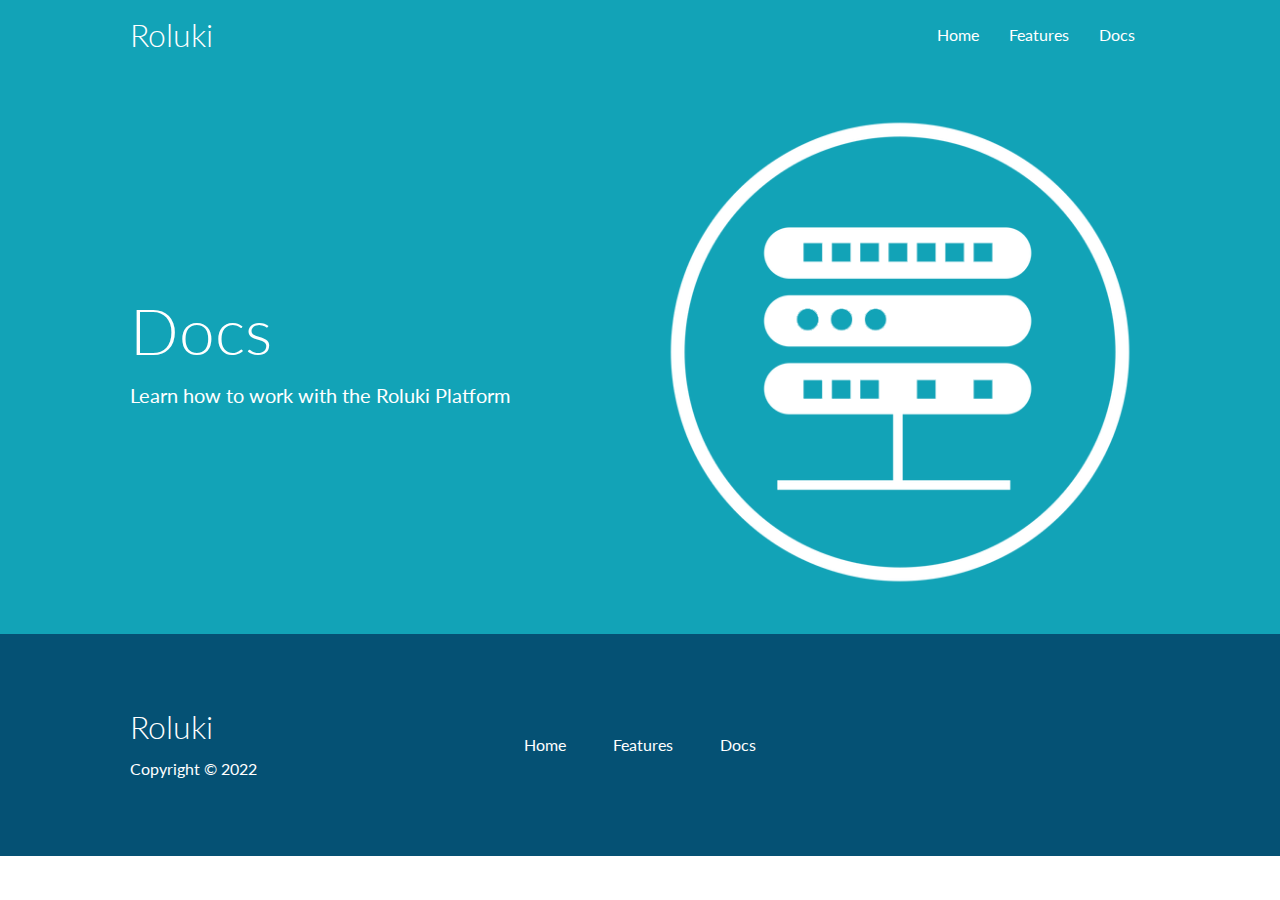
==== docs.html @ f27053c4 "first commit" ====
<!DOCTYPE html>
<html lang="en">

<head>
    <meta charset="UTF-8">
    <meta http-equiv="X-UA-Compatible" content="IE=edge">
    <meta name="viewport" content="width=device-width, initial-scale=1.0">
    <link rel="stylesheet" href="https://cdnjs.cloudflare.com/ajax/libs/font-awesome/6.1.2/css/all.min.css"
        integrity="sha512-1sCRPdkRXhBV2PBLUdRb4tMg1w2YPf37qatUFeS7zlBy7jJI8Lf4VHwWfZZfpXtYSLy85pkm9GaYVYMfw5BC1A=="
        crossorigin="anonymous" referrerpolicy="no-referrer" />
    <link rel="stylesheet" href="css/style.css">
    <link rel="stylesheet" href="css/utilities.css">
    <title>Roluki</title>
</head>

<body>
    <!-- Navbar -->
    <div class="navbar">
        <div class="container flex">
            <h1 class="logo">Roluki</h1>
            <nav>
                <ul>
                    <li><a href="index.html">Home</a></li>
                    <li><a href="features.html">Features</a></li>
                    <li><a href="docs.html">Docs</a></li>
                </ul>
            </nav>
        </div>
    </div>

    <!-- Head -->
    <section class="docs-head bg-primary py-3">
        <div class="container grid">
            <div>
                <h1 class="xl">Docs</h1>
                <p class="lead">
                    Learn how to work with the Roluki Platform
                </p>
            </div>
            <img src="images/server.png" alt="">
        </div>
    </section>

  

    <!-- Footer -->
    <footer class="footer bg-dark py-5">
        <div class="container grid grid-3">
            <div>
                <h1>Roluki</h1>
                <p>Copyright &copy; 2022</p>
            </div>
            <nav>
                <ul>
                    <li><a href="index.html">Home</a></li>
                    <li><a href="features.html">Features</a></li>
                    <li><a href="docs.html">Docs</a></li>
                </ul>
            </nav>
            <div class="social">
                <a href="https://github.com/ruthiejayjay"><i class="fab fa-github fa-2x"></i></a>
                <a href="https://twitter.com/Ruthiejay2"><i class="fab fa-twitter fa-2x"></i></a>
                <a href="https://www.instagram.com/ruthiejay022/"><i class="fab fa-instagram fa-2x"></i></a>
                <a href="https://www.linkedin.com/in/ruth-james-685760222/"><i class="fab fa-linkedin fa-2x"></i></a>
            </div>
        </div>
    </footer>
</body>

</html>
---- css/style.css ----
@import url('https://fonts.googleapis.com/css2?family=Lato:wght@300&display=swap');

:root {
    --primary-color: #12a3b7;
    --secondary-color: #1c3fa8;
    --dark-color: #055174;
    --light-color: #f4f4f4;
    --text-color: #fff;
}

* {
    box-sizing: border-box;
    padding: 0;
    margin: 0;
}

body {
    font-family: 'Lato', sans-serif;
    color: #333;
    line-height: 1.6;
}

ul {
    list-style: none;
}

a {
    text-decoration: none;
    color: #333;
}

h1,
h2 {
    font-weight: 300;
    line-height: 1.2;
    margin: 10px 0;
}

p {
    margin: 10px 0;
}

img {
    width: 100%;
}

/* Navbar */
.navbar {
    background-color: var(--primary-color);
    color: var(--text-color);
    height: 70px;
}

.navbar ul {
    display: flex;
}

.navbar a {
    color: #fff;
    padding: 10px;
    margin: 0 5px;
}

.navbar a:hover {
    border-bottom: 2px #fff solid;
    color: #333;
}

.navbar .flex {
    justify-content: space-between;
}

/* Showcase */
.showcase {
    height: 400px;
    background-color: var(--primary-color);
    color: var(--text-color);
    position: relative;
}

.showcase h1 {
    font-size: 40px;
}

.showcase p {
    margin: 20px 0;
}

.showcase .grid {
    overflow: visible;
    grid-template-columns: 55% 45%;
    gap: 30px;
}

.showcase-form {
    position: relative;
    top: 60px;
    height: 350px;
    width: 400px;
    padding: 40px;
    z-index: 100;
    justify-self: flex-end;
}

.showcase-form .form-control {
    margin: 30px 0;
}

.showcase-form input[type='text'],
.showcase-form input[type='email'] {
    border: 0;
    border-bottom: 1px solid #b4becb;
    width: 100%;
    padding: 3px;
    font-size: 16px;
}

.showcase-form input:focus {
    outline: none;
}

.showcase::before,
.showcase::after {
    content: '';
    position: absolute;
    height: 100px;
    bottom: -70px;
    right: 0;
    left: 0;
    background: var(--text-color);
    transform: skewY(3deg);
    -webkit-transform: skewY(3deg);
    -moz-transform: skewY(3deg);
    -ms-transform: skewY(3deg);
}

/* Stats */
.stats {
    padding-top: 100px;
}

.stats-heading {
    max-width: 500px;
    margin: auto;
}

.stats .grid h3 {
    font-size: 35px;
}

.stats .grid p {
    font-size: 20px;
    font-weight: bold;
}

/* Cli */
.cli .grid {
    grid-template-columns: repeat(3, 1fr);
    grid-template-rows: repeat(2, 1fr)
}

.cli .grid>*:first-child {
    grid-column: 1 / span 2;
    grid-row: 1 / span 2;
}

/* Cloud */
.cloud .grid {
    grid-template-columns: 4fr 3fr;
}

/* Languages */
.languages .flex {
    flex-wrap: wrap;
}

.languages .card {
    text-align: center;
    margin: 18px 10px 40px;
    transition: transform 0.2s ease-in;
}

.languages .card h4 {
    font-size: 20px;
    margin-bottom: 10px;
}

.languages .card:hover {
    transform: translateY(-20px);
}

/* Features */
.features-head img {
    width: 200px;
    justify-self: flex-end;
}

.features-sub-head img {
    width: 300px;
    justify-self: flex-end;
}

.features-main .card>i {
    margin-right: 20px;
}

.features-main .grid {
    padding: 30px;
}

.features-main .grid>*:first-child {
    grid-column: 1 / span 3;
}

.features-main .grid>*:nth-child(2) {
    grid-column: 1 / span 2;
}

/* Docs */

/* Footer */
.footer .social a {
    margin: 0 10px;
}

.footer ul {
    display: flex;
    justify-content: space-evenly;
}

/* Tablets and under */
@media (max-width: 768px) {

    .grid,
    .showcase .grid,
    .stats .grid,
    .cli .grid,
    .cloud .grid {
        grid-template-columns: 1fr;
        grid-template-rows: 1fr;
    }

    .showcase {
        height: auto;
    }

    .showcase-text {
        text-align: center;
        margin-top: 40px;
    }

    .showcase-form {
        justify-self: center;
        margin: auto;
    }

    .cli .grid>*:first-child {
        grid-column: 1;
        grid-row: 1;
    }
}

/* Mobile */
@media (max-width: 500px) {
    .navbar {
        height: 110px;
    }

    .navbar .flex {
        flex-direction: column;
    }

    .navbar ul {
        padding: 10px;
        background-color: rgba(0, 0, 0, 0.1);
    }
}
---- css/utilities.css ----
/* Utilities */
.container {
    max-width: 1100px;
    margin: 0 auto;
    overflow: auto;
    padding: 0 40px;
}

.card {
    background-color: #fff;
    color: #333;
    border-radius: 10px;
    box-shadow: 0 3px 10px rgba(0, 0, 0, 0.2);
    padding: 20px;
    margin: 10px;
}

.btn {
    display: inline-block;
    padding: 10px 30px;
    cursor: pointer;
    background: var(--primary-color);
    color: var(--text-color);
    border: none;
    border-radius: 5px;
}

.btn-outline {
    background: transparent;
    border: 1px #fff solid;
}

.btn:hover {
    transform: scale(.93);
}

/* Backgrounds & colored buttons */
.bg-primary,
.btn-primary {
    background-color: var(--primary-color);
    color: var(--text-color);
}

.bg-secondary,
.btn-secondary {
    background-color: var(--secondary-color);
    color: var(--text-color);
}

.bg-dark, 
.btn-dark {
    background-color: var(--dark-color);
    color: var(--text-color);
}

.bg-light, 
.btn-light {
    background-color: var(--light-color);
    color: #333;
}

.bg-primary a,
.btn-primary a,
.bg-secondary a,
.btn-secondary a,
.bg-dark a, 
.btn-dark a,
.bg-light a, 
.btn-light a {
    color: var(--text-color);
}

/* Text sizes */
.lead {
    font-size: 20px;
}

.sm {
    font-size: 1rem;
}

.md {
    font-size: 2rem;
}

.lg {
    font-size: 3rem;
}

.xl {
    font-size: 4rem;
}

.text-center {
    text-align: center;
}

.flex {
    display: flex;
    justify-content: center;
    align-items: center;
    height: 100%;
}

.grid {
    display: grid;
    grid-template-columns: repeat(2, 1fr);
    gap: 20px;
    justify-content: center;
    align-items: center;
    height: 100%;
}

.grid-3 {
    grid-template-columns: repeat(3, 1fr);
}

/* margin */
.my-1 {
    margin: 1rem 0;
}

.my-2 {
    margin: 1.5rem 0;
}

.my-3 {
    margin: 2rem 0;
}

.my-4 {
    margin: 3rem 0;
}

.my-5 {
    margin: 4rem 0;
}

.m-1 {
    margin: 1rem ;
}

.m-2 {
    margin: 1.5rem;
}

.m-3 {
    margin: 2rem;
}

.m-4 {
    margin: 3rem;
}

.m-5 {
    margin: 4rem;
}

/* padding */
.py-1 {
    padding: 1rem 0;
}

.py-2 {
    padding: 1.5rem 0;
}

.py-3 {
    padding: 2rem 0;
}

.py-4 {
    padding: 3rem 0;
}

.py-5 {
    padding: 4rem 0;
}

.p-1 {
    padding: 1rem ;
}

.p-2 {
    padding: 1.5rem;
}

.p-3 {
    padding: 2rem;
}

.p-4 {
    padding: 3rem;
}

.p-5 {
    padding: 4rem;
}
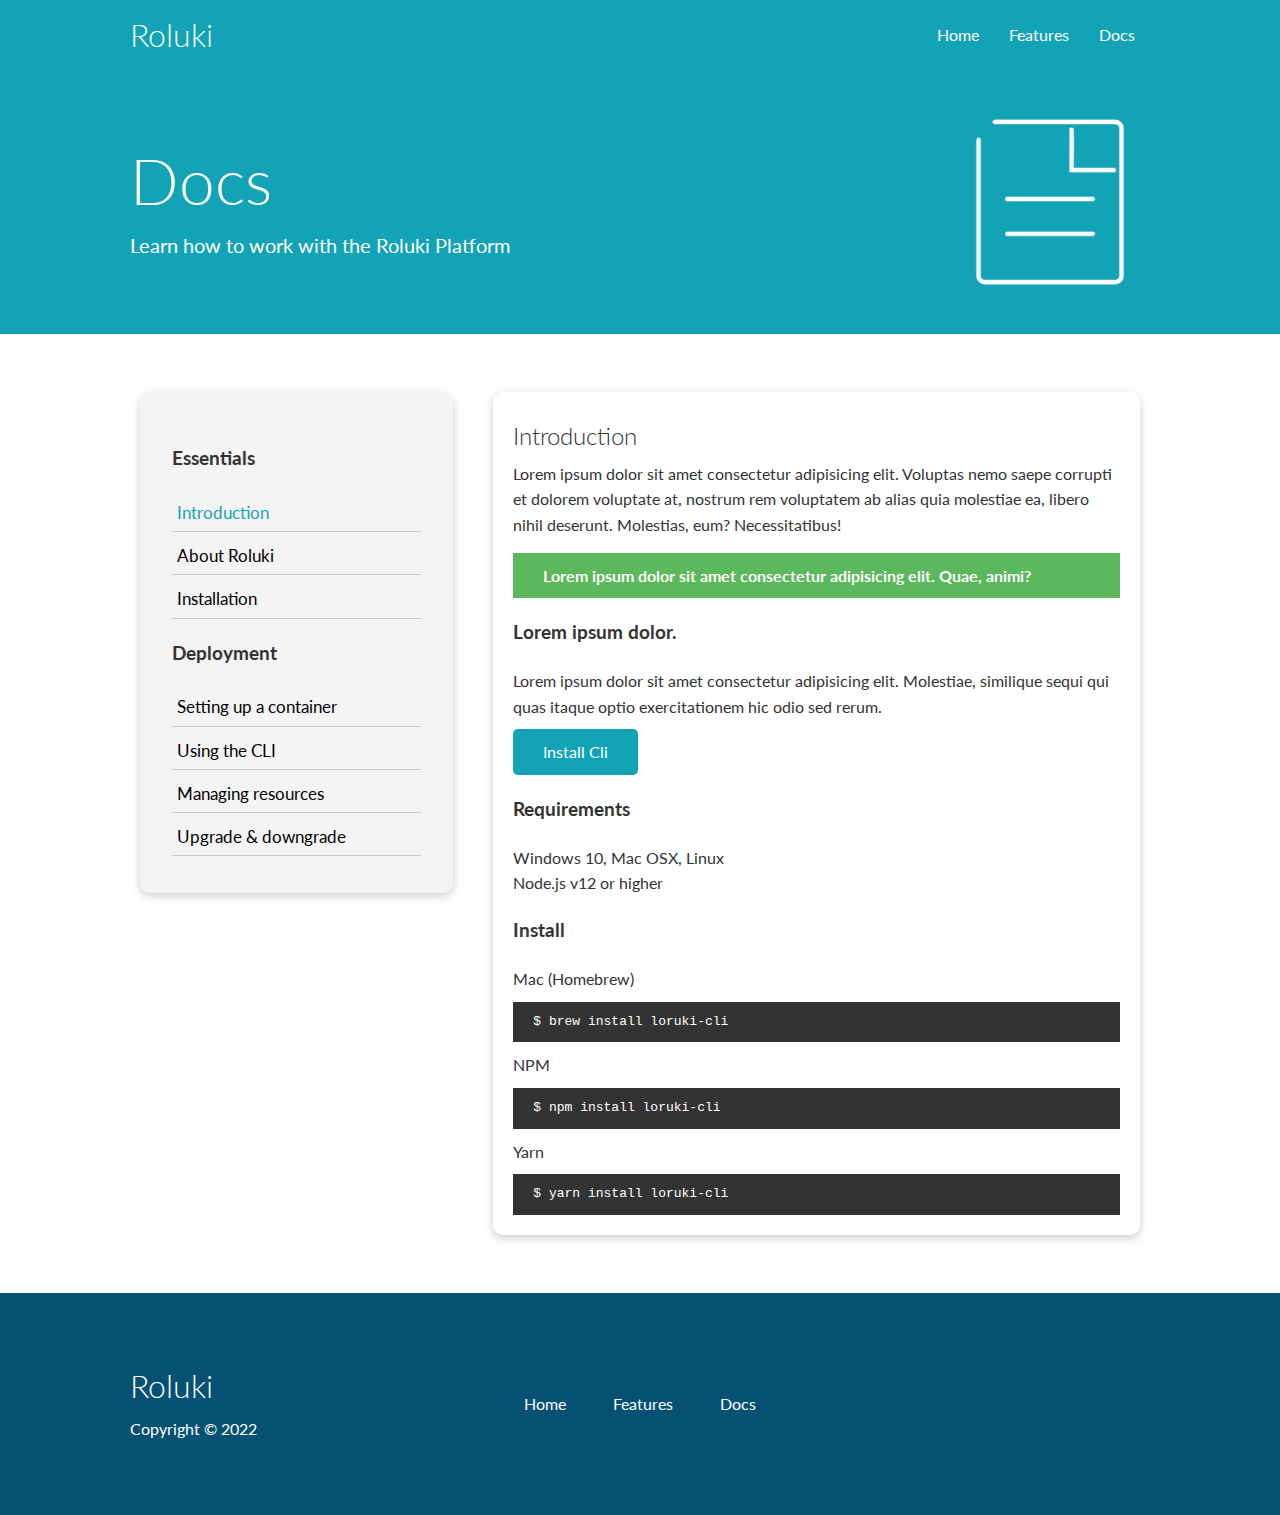
==== commit 36e91b25: "added docs page" ====
--- a/docs.html
+++ b/docs.html
@@ -37,11 +37,65 @@
                     Learn how to work with the Roluki Platform
                 </p>
             </div>
-            <img src="images/server.png" alt="">
+            <img src="images/docs.png" alt="">
         </div>
     </section>
 
-  
+    <!-- Docs main -->
+    <section class="docs-main my-4">
+        <div class="container grid">
+            <div class="card bg-light p-3">
+                <h3 class="my-2">Essentials</h3>
+                <nav>
+                    <ul>
+                        <li><a style="color: #12a3b7;" href="#">Introduction</a></li>
+                        <li><a href="#">About Roluki</a></li>
+                        <li><a href="#">Installation</a></li>
+                    </ul>
+                </nav>
+
+                <h3 class="my-2">Deployment</h3>
+                <nav>
+                    <ul>
+                        <li><a href="#">Setting up a container</a></li>
+                        <li><a href="#">Using the CLI</a></li>
+                        <li><a href="#">Managing resources</a></li>
+                        <li><a href="#">Upgrade & downgrade</a></li>
+                    </ul>
+                </nav>
+            </div>
+            <div class="card">
+                <h2>Introduction</h2>
+                <p>
+                    Lorem ipsum dolor sit amet consectetur adipisicing elit. Voluptas nemo saepe corrupti et dolorem
+                    voluptate at, nostrum rem voluptatem ab alias quia molestiae ea, libero nihil deserunt.
+                    Molestias, eum? Necessitatibus!
+                </p>
+                <div class="alert alert-success">
+                    <i class="fas fa-info"></i> Lorem ipsum dolor sit amet consectetur adipisicing elit. Quae, animi?
+                </div>
+
+                <h3>Lorem ipsum dolor.</h3>
+                <p>Lorem ipsum dolor sit amet consectetur adipisicing elit. Molestiae, similique sequi qui quas itaque
+                    optio exercitationem hic odio sed rerum.</p>
+                <a href="#" class="btn btn-primary">Install Cli</a>
+
+                <h3>Requirements</h3>
+                <ul>
+                    <li>Windows 10, Mac OSX, Linux</li>
+                    <li>Node.js v12 or higher</li>
+                </ul>
+
+                <h3>Install</h3>
+                <p>Mac (Homebrew)</p>
+                <pre><code>$ brew install loruki-cli</code></pre>
+                <p>NPM</p>
+                <pre><code>$ npm install loruki-cli</code></pre>
+                <p>Yarn</p>
+                <pre><code>$ yarn install loruki-cli</code></pre>
+            </div>
+        </div>
+    </section>
 
     <!-- Footer -->
     <footer class="footer bg-dark py-5">
--- a/css/style.css
+++ b/css/style.css
@@ -6,6 +6,8 @@
     --dark-color: #055174;
     --light-color: #f4f4f4;
     --text-color: #fff;
+    --success-color: #5cb85c;
+    --error-color: #d9534f;
 }
 
 * {
@@ -42,6 +44,13 @@
 
 img {
     width: 100%;
+}
+
+code,
+pre {
+    background: #333;
+    color: #fff;
+    padding: 10px;
 }
 
 /* Navbar */
@@ -217,6 +226,34 @@
 }
 
 /* Docs */
+.docs-head img {
+    width: 200px;
+    justify-self: flex-end;
+}
+
+.docs-main li a {
+    color: #000;
+}
+
+.docs-main h3 {
+    margin: 20px 0;
+}
+
+.docs-main .grid {
+    grid-template-columns: 1fr 2fr;
+    align-items: flex-start;
+}
+
+.docs-main nav li {
+    font-size: 17px;
+    padding: 5px;
+    margin-bottom: 5px;
+    border-bottom: 1px #ccc solid;
+}
+
+.docs-main a:hover {
+    font-weight: bold;
+}
 
 /* Footer */
 .footer .social a {
@@ -230,12 +267,13 @@
 
 /* Tablets and under */
 @media (max-width: 768px) {
-
     .grid,
     .showcase .grid,
     .stats .grid,
     .cli .grid,
-    .cloud .grid {
+    .cloud .grid,
+    .features-main .grid,
+    .docs-main .grid {
         grid-template-columns: 1fr;
         grid-template-rows: 1fr;
     }
@@ -257,6 +295,23 @@
     .cli .grid>*:first-child {
         grid-column: 1;
         grid-row: 1;
+    }
+
+    .features-head,
+    .features-sub-head,
+    .docs-head {
+        text-align: center;
+    }
+
+    .features-head img,
+    .features-sub-head img,
+    .docs-head img {
+        justify-self: center;
+    }
+
+    .features-main .grid>*:first-child,
+    .features-main .grid>*:nth-child(2) {
+        grid-column: 1;
     }
 }
 
--- a/css/utilities.css
+++ b/css/utilities.css
@@ -70,6 +70,23 @@
     color: var(--text-color);
 }
 
+/* Text Colors */
+.text-primary {
+    color: var(--primary-color);
+}
+
+.text-secondary {
+    color: var(--secondary-color);
+}
+
+.text-dark {
+    color: var(--dark-color);
+}
+
+.text-light {
+    color: var(--light-color);
+}
+
 /* Text sizes */
 .lead {
     font-size: 20px;
@@ -94,6 +111,29 @@
 .text-center {
     text-align: center;
 }
+
+/* Alert */
+.alert {
+    background-color: var(--light-color);
+    padding: 10px 20px;
+    font-weight: bold;
+    margin: 15px 0; 
+}
+
+.alert i {
+    margin-right: 10px;
+}
+
+.alert-success {
+    background-color: var(--success-color);
+    color: var(--text-color);
+}
+
+.alert-error {
+    background-color: var(--error-color);
+    color: var(--text-color);
+}
+
 
 .flex {
     display: flex;
